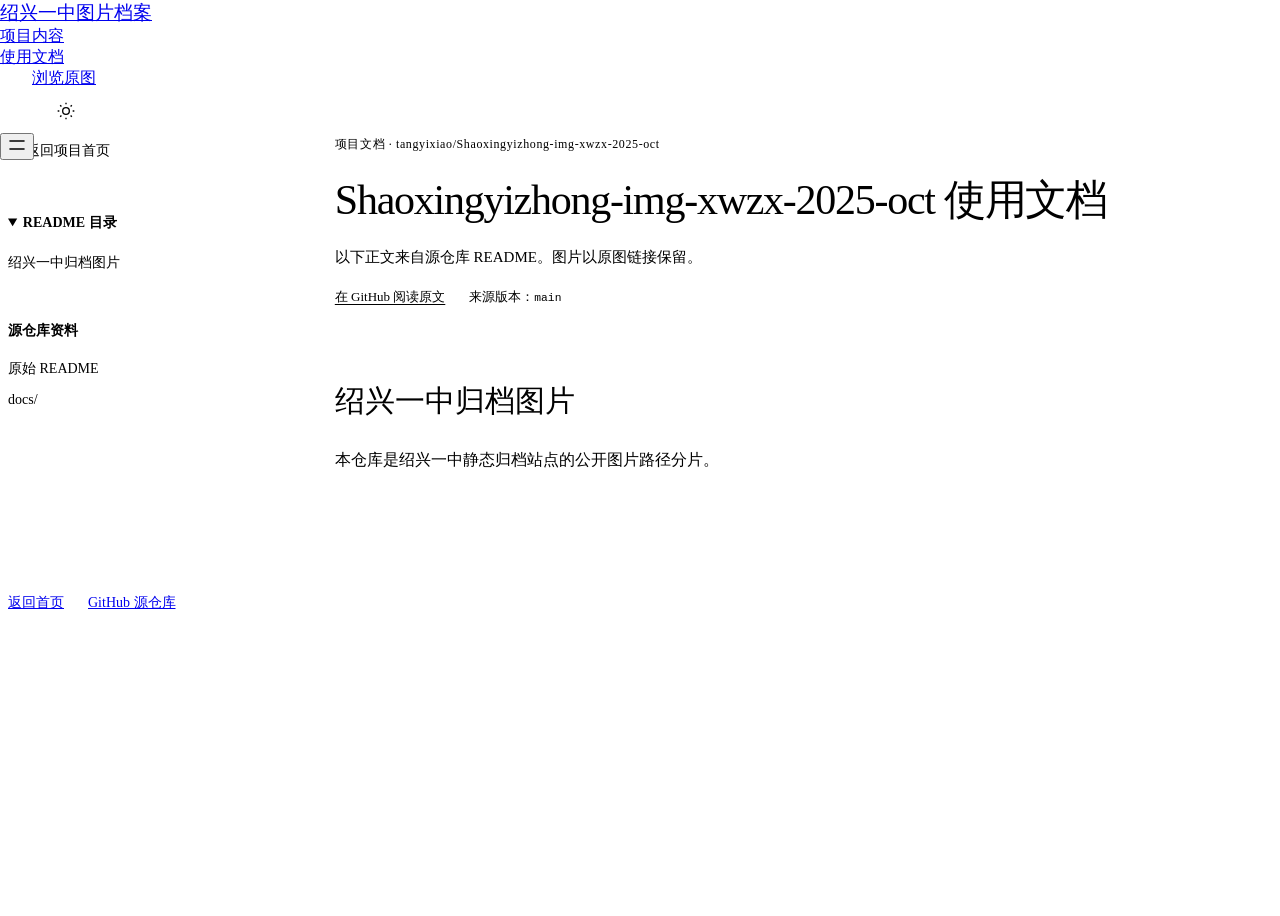
==== docs.html @ b42256da "docs(pages): add project introduction website" ====
<!doctype html>
<html lang="zh-CN" data-project="Shaoxingyizhong-img-xwzx-2025-oct" data-docs="true"><head>
<meta charset="utf-8"><meta name="viewport" content="width=device-width, initial-scale=1">
<title>Shaoxingyizhong-img-xwzx-2025-oct · 使用文档</title><link rel="stylesheet" href="assets/system.css"><link rel="stylesheet" href="assets/ui/cards.css"><link rel="stylesheet" href="assets/motion/motion.css"><link rel="stylesheet" href="assets/layout/layout.css"><link rel="stylesheet" href="assets/page.css"><!-- <html lang="en" data-radius="sharp">; keep this <style> after the links: layout.css resets --ly-scale -->
<style>
:root {
  --p-bg: #ffffff; --p-surface: #f0f0ed; --p-ink: #20201e; --p-muted: #595953;
  --p-accent: #8c3028; --p-accent-ink: #ffffff; --p-action: #8c3028; --p-action-ink: #ffffff;
  --p-inv-bg: #20201e; --p-inv-surface: #2d2d2b; --p-inv-ink: #ffffff; --p-inv-muted: #a2a2a1;
  --p-inv-accent: #ffffff; --p-inv-accent-ink: #20201e; --p-inv-action: #ffffff; --p-inv-action-ink: #20201e;
  --font-display: "Newsreader", Georgia, serif;
  --font-text: "Hanken Grotesk", system-ui, sans-serif;
  --display-weight: 400;
  --display-tracking: -0.018em;
  --display-tracking-xl: -0.025em;
  --ly-scale: 1.06;
}
</style><style>html[data-theme="light"]{--p-bg:#ffffff;--p-surface:#f0f0ed;--p-ink:#20201e;--p-muted:#595953;--p-accent:#8c3028;--p-accent-ink:#ffffff;--p-action:#8c3028;--p-action-ink:#ffffff;color-scheme:light}html[data-theme="dark"]{--p-bg:#131517;--p-surface:#202427;--p-ink:#f0f1f2;--p-muted:#b5bbc1;--p-accent:#e7a297;--p-accent-ink:#131517;--p-action:#e7a297;--p-action-ink:#131517;color-scheme:dark}</style><script src="assets/theme.js"></script><style>.photo-pair img{object-fit:contain}.photo-pair a{background:var(--surface)}@media(min-width:640px){.photo-pair{height:min(660px,calc(100svh - 360px));max-height:none}}</style><link rel="icon" href="favicon.svg" type="image/svg+xml">
<link rel="stylesheet" href="assets/docs.css"></head><body class="docs-page">
<header class="nav"><div class="wrap nav__bar"><a class="skip-link" href="#docs-content">跳到正文</a><a class="nav__logo" href="index.html#top">绍兴一中图片档案</a><nav class="nav__links" aria-label="章节导航"><div class="nav__item"><a class="nav__link" href="index.html#work">项目内容</a></div><div class="nav__item"><a class="nav__link" href="docs.html">使用文档</a></div></nav><div class="nav__actions"><a class="btn btn--primary" href="https://github.com/tangyixiao/Shaoxingyizhong-img-xwzx-2025-oct">浏览原图</a><button class="theme-toggle" type="button" data-theme-toggle aria-label="切换深浅色" aria-pressed="false"><svg width="20" height="20" viewBox="0 0 24 24" fill="none" stroke="currentColor" stroke-width="1.6" aria-hidden="true"><circle cx="12" cy="12" r="4"/><path d="M12 2v2m0 16v2M2 12h2m16 0h2M5 5l1.5 1.5m11 11L19 19M5 19l1.5-1.5m11-11L19 5"/></svg></button></div><button class="nav__toggle" type="button" aria-expanded="false" aria-label="菜单"><svg width="18" height="18" viewBox="0 0 18 18" aria-hidden="true"><path d="M2 5h14M2 13h14" stroke="currentColor" stroke-width="1.6" stroke-linecap="round"/></svg></button></div></header>
<main class="docs-shell wrap" id="top">
<aside class="docs-sidebar" aria-label="文档导航">
<a class="docs-home" href="index.html">← 返回项目首页</a>
<details class="docs-toc" open><summary>README 目录</summary><nav aria-label="README 目录"><ol><li class="docs-level-1"><a href="#绍兴一中归档图片">绍兴一中归档图片</a></li></ol></nav></details>
<div class="docs-resources"><p>源仓库资料</p><ul><li><a href="https://github.com/tangyixiao/Shaoxingyizhong-img-xwzx-2025-oct/blob/main/README.md">原始 README</a></li><li><a href="https://github.com/tangyixiao/Shaoxingyizhong-img-xwzx-2025-oct/tree/main/docs">docs/</a></li></ul></div>
</aside>
<div class="docs-main"><header class="docs-heading"><p class="docs-eyebrow">项目文档 · tangyixiao/Shaoxingyizhong-img-xwzx-2025-oct</p>
<h1>Shaoxingyizhong-img-xwzx-2025-oct 使用文档</h1><p>以下正文来自源仓库 README。图片以原图链接保留。</p>
<div class="docs-source"><a href="https://github.com/tangyixiao/Shaoxingyizhong-img-xwzx-2025-oct/blob/main/README.md">在 GitHub 阅读原文</a><span>来源版本：<code>main</code></span></div></header>
<article class="docs-markdown" id="docs-content" tabindex="-1"><h1 id="绍兴一中归档图片">绍兴一中归档图片</h1>
<p>本仓库是绍兴一中静态归档站点的公开图片路径分片。</p>
</article>
</div></main><footer class="docs-footer wrap"><a href="index.html">返回首页</a><a href="https://github.com/tangyixiao/Shaoxingyizhong-img-xwzx-2025-oct">GitHub 源仓库</a></footer>
<script type="module" src="assets/system.js"></script></body></html>
---- assets/page.css ----
/* Page composition over the unmodified taste system. Source excerpts and photographs are the work. */
:root{--font-text:"Geist","PingFang SC","Microsoft YaHei",sans-serif;--font-display:"Geist","PingFang SC","Microsoft YaHei",sans-serif}
h1,h2,h3{font-weight:500;text-wrap:balance}h1{max-width:16ch}p{line-height:1.75}.nav__logo{font-size:19px;max-width:45%;overflow-wrap:anywhere}.nav__links{margin-left:auto}.nav__actions{margin-left:32px}.project-fact{margin-top:32px;font-size:14px;color:var(--muted)}
.hero__text{min-width:0}.hero__lead{max-width:40ch}.hero__media.material-media{background:none;border:0;box-shadow:none}.hero__media.material-media> *{width:100%;height:100%;display:block}.material-media .source-preview{height:100%;min-height:480px}.project-picture{display:block;overflow:hidden;width:100%;height:100%;background:var(--surface)}.project-picture img{width:100%;height:100%;object-fit:cover;display:block}.picture--contain img{object-fit:contain}.picture--contain{background:var(--surface)}
.material-stage{overflow:hidden;min-height:0}.material-stage>.project-picture{border-radius:0;background:transparent}.material-stage .picture--contain img{object-fit:contain}.source-preview{display:flex;flex-direction:column;border:1px solid var(--line);background:var(--surface);overflow:hidden;border-radius:var(--r-lg);color:var(--ink)}.source-path{font:500 14px/1.5 var(--font-mono);padding:20px 24px;border-bottom:1px solid var(--line);overflow-wrap:anywhere}.source-preview pre{margin:0;padding:28px 24px;overflow:auto;white-space:pre-wrap;overflow-wrap:anywhere;min-height:0;font:400 15px/1.85 var(--font-mono);color:var(--ink)}
.project-fact:empty{display:none}.statement-source{margin-top:48px;height:320px}.statement-source .source-preview{height:100%}.hero--statement h1{max-width:18ch}.hero--statement .hero__lead{max-width:62ch}.hero--statement .hero__in{max-width:none}
.hero__head{display:grid;grid-template-columns:minmax(0,7fr) minmax(0,4fr);gap:72px}.hero--product h1{font-size:clamp(42px,5vw,72px);max-width:18ch;letter-spacing:-.035em;line-height:1.1}.hero--product .hero__lead{margin-top:0}.hero--product .material-stage{height:100%;min-height:260px;margin-top:32px}.product-intro{align-self:start}.product-intro .project-fact{margin-top:24px}
.work-grid{display:grid;grid-template-columns:minmax(0,5fr) minmax(0,6fr);gap:calc(100% / 12 + 24px)}.feature-rows{margin:0;padding:0;list-style:none}.feature-rows li{padding:24px 0;border-bottom:1px solid var(--line)}.feature-rows li:first-child{padding-top:0}.feature-rows h3{font-size:24px;line-height:1.4;margin:0 0 12px}.feature-rows p{margin:0;font-size:16px;line-height:1.75}.work-material{min-width:0;min-height:400px}.usage-block{height:100%;background:var(--surface);padding:32px;border:1px solid var(--line);border-radius:var(--r-lg);display:flex;flex-direction:column;gap:24px;justify-content:center}.usage-block>p{font-size:20px;margin:0}.usage-block pre{font:400 16px/1.8 var(--font-mono);margin:0;white-space:pre-wrap;overflow-wrap:anywhere}.usage-block .link{align-self:flex-start}.supporting-pictures{display:grid;grid-template-columns:1fr;gap:24px;height:100%;max-height:480px}.supporting-pictures>.project-picture{min-height:0;max-height:228px}.supporting-pictures>.project-picture:only-child{max-height:480px}
.photo-pair{display:grid;grid-template-columns:1fr 1fr;gap:24px;height:calc(100% - 140px);min-height:300px;max-height:520px}.photo-pair a{display:block;overflow:hidden}.photo-pair img{width:100%;height:100%;object-fit:cover;display:block}.flag-field{display:grid;grid-template-columns:repeat(4,1fr);gap:48px;align-items:center;justify-items:center;width:100%;height:100%}.flag-field a{display:block;width:100%;overflow:hidden}.flag-field img{display:block;width:100%;height:auto;max-height:320px;object-fit:contain;image-rendering:auto}
.closing-head{display:grid;grid-template-columns:1fr auto;gap:24px 72px;align-content:start}.closing-head h2{grid-column:1;font-size:clamp(30px,3.4vw,48px);margin:0}.closing-head>p{grid-column:1;max-width:68ch;margin:0;font-size:17px}.closing-head>.btn{grid-column:2;grid-row:1/3;align-self:start}.closing-directory{display:flex;flex-direction:column;justify-content:flex-end;min-height:0}.footer.closing>.wrap{display:grid;grid-template-rows:1fr 1fr;gap:48px}.footer__grid{display:grid;grid-template-columns:1fr 1fr;gap:48px}.footer-name{font-size:32px;line-height:1.3;font-weight:500;margin:0 0 16px}.footer__grid p{font-size:16px}.resource-links{display:grid;grid-template-columns:1fr 1fr;gap:18px 32px;align-content:start}.resource-links .link{font-size:16px;overflow-wrap:anywhere;justify-self:start}.footer__legal{display:flex;align-items:baseline;flex-wrap:wrap;gap:24px;font-size:13px;border-top:1px solid var(--line);margin-top:48px;padding-top:24px}.credits summary{cursor:pointer}.credits ul{padding-left:16px}.credits a{overflow-wrap:anywhere}
html[data-project="OJ-NEXUS"] .source-preview,html[data-project="OJ-NEXUS"] .usage-block{border-radius:4px}html[data-project="OJ-NEXUS"] *{animation:none!important}
@media(min-width:640px) and (max-width:1023px){.work-grid{grid-template-columns:1fr;gap:32px}.feature-rows{display:grid;grid-template-columns:repeat(3,1fr);gap:24px}.feature-rows li{padding:0;border:0}.feature-rows h3{font-size:20px}.work-material{min-height:260px;height:300px}.hero__head{gap:32px}.material-media .source-preview{min-height:240px}.photo-pair{height:440px}.statement-source{height:300px}}
@media(max-width:639px){.nav__logo{font-size:16px;max-width:48%}.nav__actions{margin-left:auto}.nav__actions .btn{padding-inline:16px;font-size:14px}.hero--split h1,.hero--statement h1,.hero--product h1{font-size:clamp(30px,9vw,38px);line-height:1.15;max-width:18ch}.hero__lead{font-size:18px;line-height:1.65}.project-fact{margin-top:16px;font-size:13px}.hero__media.material-media{height:auto;min-height:0;flex:1}.material-media .source-preview{min-height:0;height:100%}.source-path{padding:12px 16px;font-size:13px}.source-preview pre{padding:16px;font-size:13px;line-height:1.7}.hero__head{display:block}.hero--product .hero__lead{margin-top:20px}.hero--product .material-stage{min-height:180px;margin-top:24px;flex:1}.hero--product .hero__in{display:flex;flex-direction:column}.hero--product .product-intro .project-fact{margin-top:16px}.work-grid{grid-template-columns:1fr;gap:32px}.feature-rows{display:block}.feature-rows li{padding:16px 0}.feature-rows h3{font-size:20px;margin-bottom:8px}.feature-rows p{font-size:16px}.work-material{min-height:220px;height:260px}.usage-block{padding:24px;gap:16px}.usage-block pre{font-size:14px}.photo-pair{grid-template-columns:1fr;gap:16px;height:calc(100% - 130px);max-height:none;min-height:0}.photo-pair a{min-height:180px}.flag-field{grid-template-columns:repeat(2,1fr);gap:24px}.flag-field img{max-height:140px}.statement-source{height:220px;margin-top:24px}.closing-head{display:flex;flex-direction:column;gap:24px}.closing-head>p{font-size:16px}.closing-head>.btn{align-self:stretch}.footer.closing>.wrap{grid-template-rows:auto 1fr;gap:48px}.footer__grid{grid-template-columns:1fr;gap:24px}.footer-name{font-size:28px}.resource-links{gap:16px}.footer__legal{margin-top:32px;gap:16px}.supporting-pictures{max-height:260px;grid-template-columns:1fr 1fr;gap:12px}.supporting-pictures>.project-picture{max-height:none}.photo-pair img{object-fit:cover}#work:has(.work-grid){--hm:2}#use{--hm:2}}
.skip-link{position:absolute;left:-10000px;top:auto;width:1px;height:1px;overflow:hidden}.skip-link:focus{left:var(--gutter);top:8px;width:auto;height:auto;background:var(--bg);padding:16px;z-index:20}.hero__head>:first-child{grid-column:1}.hero__head>.product-intro{grid-column:2}.hero--product .hero__stage.material-stage{border-radius:0}
@media(min-width:640px) and (max-width:1023px){.work-material{height:42vh;min-height:320px}.supporting-pictures{max-height:none}.supporting-pictures>.project-picture:only-child{max-height:none}.supporting-pictures>.project-picture{max-height:none;flex:1}.supporting-pictures{grid-template-rows:1fr 1fr}}
@media(max-width:639px){#work:has(.work-grid),#use{--hm:1}.nav__logo{max-width:53%;font-size:15px}.nav__actions{margin-left:auto}.nav__actions .btn{padding-inline:12px}.hero--product .hero__stage.material-stage{aspect-ratio:auto;flex:1}.hero__head>:first-child,.hero__head>.product-intro{grid-column:auto}}
.theme-toggle{height:44px;width:44px;display:grid;place-items:center;flex:0 0 44px;cursor:pointer;color:var(--ink);background:transparent;border:1px solid var(--line);border-radius:var(--r-btn);margin-left:12px;transition:background 180ms,transform 180ms}.theme-toggle:hover{background:var(--surface)}.theme-toggle:active{transform:translateY(1px)}.theme-toggle:focus-visible{outline:2px solid var(--accent);outline-offset:3px}
@media(min-width:1024px){.work-material{height:500px;min-height:500px}.work-material>.source-preview{height:100%}.hero--split h1{font-size:clamp(38px,4.5vw,64px)}}
@media(max-width:639px){.nav__logo{max-width:42%;font-size:14px}.nav__actions{margin-left:auto}.nav__toggle{margin-left:8px}.theme-toggle{margin-left:8px;width:36px;flex-basis:36px;height:40px}.nav__actions .btn{font-size:13px;padding-inline:10px}.nav__logo{line-height:1.3}.hero--product h1{font-size:32px}.source-path{line-height:1.6}}
@media(min-width:1024px){.hero__head{grid-template-columns:repeat(12,minmax(0,1fr));gap:24px;align-items:start}.hero__head>:first-child{grid-column:1/span 6}.hero__head>.product-intro{grid-column:7/span 6}.hero--product h1,.hero--split h1{font-size:60px}.work-grid{grid-template-columns:repeat(12,minmax(0,1fr));gap:24px}.feature-rows{grid-column:1/span 6;padding-right:48px}.work-material{grid-column:7/span 6}.work-grid .source-preview{height:100%}}
@media(min-width:640px) and (max-width:1023px){.hero__head{display:block}.product-intro{margin-top:24px}.product-intro .hero__lead{max-width:60ch}.hero--product h1{max-width:none}.hero__head .project-fact{margin-top:16px}.hero--product .hero__stage.material-stage{margin-top:24px}}
@media(max-width:639px){.work-material{height:236px;min-height:236px}.feature-rows h3{font-size:19px}.feature-rows li{padding:14px 0}.feature-rows p{line-height:1.65}}
@media(min-width:1024px){.work-material{height:min(500px,calc(100svh - 300px));min-height:0}.hero--product h1{font-size:clamp(40px,4.16vw,60px)}}
.work-material>.source-preview{height:100%}.source-preview pre{flex:1}.usage-block{justify-content:space-between}.supporting-pictures:has(>:only-child){grid-template-rows:1fr}
/* Real quoted source can contain arrays, Markdown brackets and the word placeholder.
   Keep kit diagnostics intact, but do not outline authentic source as unfinished page copy. */
.source-preview code[data-placeholder],.usage-block code[data-placeholder],.docs-markdown [data-placeholder]{outline:none}
.hero--product .hero__stage.material-stage{background:none}
.nav:not(.is-open) .nav__actions>.theme-toggle{display:grid}
@media(max-width:639px){.nav__logo{white-space:normal;max-width:40%;font-size:13px;line-height:1.35;min-width:0}.nav__bar{gap:8px}.nav__actions{gap:8px}.nav .nav__actions>.theme-toggle{margin-left:0}}
---- assets/docs.css ----
/* Long-form README layout. Shared palette and theme controls stay authoritative. */
html[data-docs]{scroll-padding-top:110px}
.docs-page{min-height:100vh;color:var(--ink);background:var(--bg)}
.docs-page>.nav{position:fixed;inset:0 0 auto;z-index:50;background:var(--bg);border-bottom:1px solid var(--line)}
.docs-page .nav__bar{min-height:76px}
.docs-page .nav__logo{max-width:48%}
.docs-page .docs-shell{display:grid;grid-template-columns:minmax(210px,250px) minmax(0,1fr);gap:clamp(36px,6vw,96px);padding-top:126px;padding-bottom:96px;align-items:start;min-height:0;height:auto}
.docs-sidebar{position:sticky;top:108px;min-width:0;max-height:calc(100vh - 132px);overflow:auto;scrollbar-width:thin;padding-right:12px;font-size:14px}
.docs-home{display:inline-block;font-size:14px;font-weight:500;color:var(--ink);text-decoration:none;padding-block:8px}
.docs-home:hover{color:var(--accent)}
.docs-toc{margin-top:24px;border-top:1px solid var(--line);padding-top:20px}
.docs-toc summary{font-weight:600;cursor:pointer;line-height:1.5}
.docs-toc ol,.docs-resources ul{list-style:none;padding:0;margin:16px 0 0}
.docs-toc li{margin:0 0 8px;line-height:1.5;overflow-wrap:anywhere}
.docs-toc .docs-level-2{padding-left:10px}.docs-toc .docs-level-3{padding-left:22px}
.docs-toc a,.docs-resources a{color:var(--muted);text-decoration:none;display:inline-block;padding-block:3px}
.docs-toc a:hover,.docs-resources a:hover{color:var(--ink);text-decoration:underline;text-underline-offset:4px}
.docs-resources{border-top:1px solid var(--line);margin-top:24px;padding-top:20px}
.docs-resources>p{margin:0;font-weight:600;line-height:1.5}.docs-resources li{margin-bottom:8px;overflow-wrap:anywhere}
.docs-main{min-width:0;max-width:900px}
.docs-heading{padding-bottom:32px;margin-bottom:40px;border-bottom:1px solid var(--line)}
.docs-eyebrow{font-size:12px;letter-spacing:.05em;color:var(--muted);overflow-wrap:anywhere;margin:0 0 20px}
.docs-heading h1{font-size:clamp(28px,3.4vw,42px);line-height:1.2;letter-spacing:-.03em;max-width:none;margin:0 0 20px;overflow-wrap:anywhere}
.docs-heading>p:not(.docs-eyebrow){font-size:15px;color:var(--muted);line-height:1.7;margin:0 0 16px}
.docs-source{display:flex;gap:12px 24px;flex-wrap:wrap;font-size:13px;line-height:1.6;color:var(--muted)}
.docs-source a,.docs-markdown a{color:var(--accent);text-decoration:underline;text-underline-offset:3px;overflow-wrap:anywhere}
.docs-markdown{font-size:16px;line-height:1.85;overflow-wrap:anywhere;min-width:0}
.docs-markdown>:first-child{margin-top:0}.docs-markdown>:last-child{margin-bottom:0}
.docs-markdown h1,.docs-markdown h2,.docs-markdown h3,.docs-markdown h4,.docs-markdown h5,.docs-markdown h6{max-width:none;scroll-margin-top:110px;line-height:1.4;text-wrap:initial}
.docs-markdown h1{font-size:30px;margin:48px 0 24px}.docs-markdown h2{font-size:25px;margin:48px 0 20px;padding-bottom:12px;border-bottom:1px solid var(--line)}
.docs-markdown h3{font-size:20px;margin:36px 0 16px}.docs-markdown h4,.docs-markdown h5,.docs-markdown h6{font-size:17px;margin:28px 0 14px}
.docs-markdown p,.docs-markdown ul,.docs-markdown ol,.docs-markdown blockquote,.docs-markdown pre,.docs-markdown table{margin:0 0 22px}
.docs-markdown ul,.docs-markdown ol{padding-left:1.7em}.docs-markdown li{margin-bottom:6px}.docs-markdown li>p{margin-bottom:10px}
.docs-markdown strong{font-weight:650}.docs-markdown hr{border:0;border-top:1px solid var(--line);margin:36px 0}
.docs-markdown blockquote{border-left:3px solid var(--line);padding:4px 0 4px 20px;color:var(--muted)}.docs-markdown blockquote>:last-child{margin-bottom:0}
.docs-markdown pre{background:var(--surface);border:1px solid var(--line);padding:20px 24px;max-width:100%;overflow:auto;border-radius:4px;white-space:pre;tab-size:4}
.docs-markdown code,.docs-source code{font-family:var(--font-mono,ui-monospace,Consolas,monospace);font-size:.87em}
.docs-markdown :not(pre)>code{background:var(--surface);padding:.12em .35em;border-radius:3px;box-decoration-break:clone}
.docs-markdown pre code{font-size:13px;line-height:1.8;white-space:pre;overflow-wrap:normal;color:var(--ink)}
.docs-markdown table{display:block;max-width:100%;overflow-x:auto;border-collapse:collapse;font-size:14px;line-height:1.65}
.docs-markdown th,.docs-markdown td{padding:12px 16px;border:1px solid var(--line);text-align:left;min-width:100px}
.docs-markdown th{font-weight:600;background:var(--surface)}.docs-markdown .docs-image-link{font-size:14px}
.docs-page .footer.closing,.docs-page .footer.closing>.wrap{height:auto;min-height:0;max-height:none;display:block}
.docs-page .footer.closing{padding-top:56px;padding-bottom:32px}.docs-page .closing-head{margin-bottom:48px}
.docs-footer{display:flex;gap:24px;padding-top:24px;padding-bottom:32px;border-top:1px solid var(--line);font-size:14px}
.docs-page :focus-visible{outline:2px solid var(--accent);outline-offset:4px}
@media(max-width:1023px){.docs-page .docs-shell{grid-template-columns:minmax(180px,210px) minmax(0,1fr);gap:32px}.docs-markdown{font-size:15px}}
@media(max-width:767px){.docs-page .nav__bar{min-height:68px}.docs-page .docs-shell{display:block;padding-top:100px;padding-bottom:56px}.docs-sidebar{position:static;max-height:none;overflow:visible;padding:0;margin-bottom:36px}.docs-toc{margin-top:16px;padding-top:16px}.docs-toc nav{max-height:260px;overflow:auto;padding-right:8px}.docs-resources{margin-top:16px;padding-top:16px}.docs-resources ul{display:flex;flex-wrap:wrap;gap:4px 20px;margin-top:8px}.docs-resources li{margin:0}.docs-heading{margin-bottom:28px;padding-bottom:24px}.docs-heading h1{font-size:29px}.docs-markdown h1{font-size:25px}.docs-markdown h2{font-size:22px;margin-top:36px}.docs-markdown h3{font-size:19px}.docs-markdown pre{padding:16px}.docs-markdown th,.docs-markdown td{padding:10px 12px}.docs-source{gap:8px 16px}}
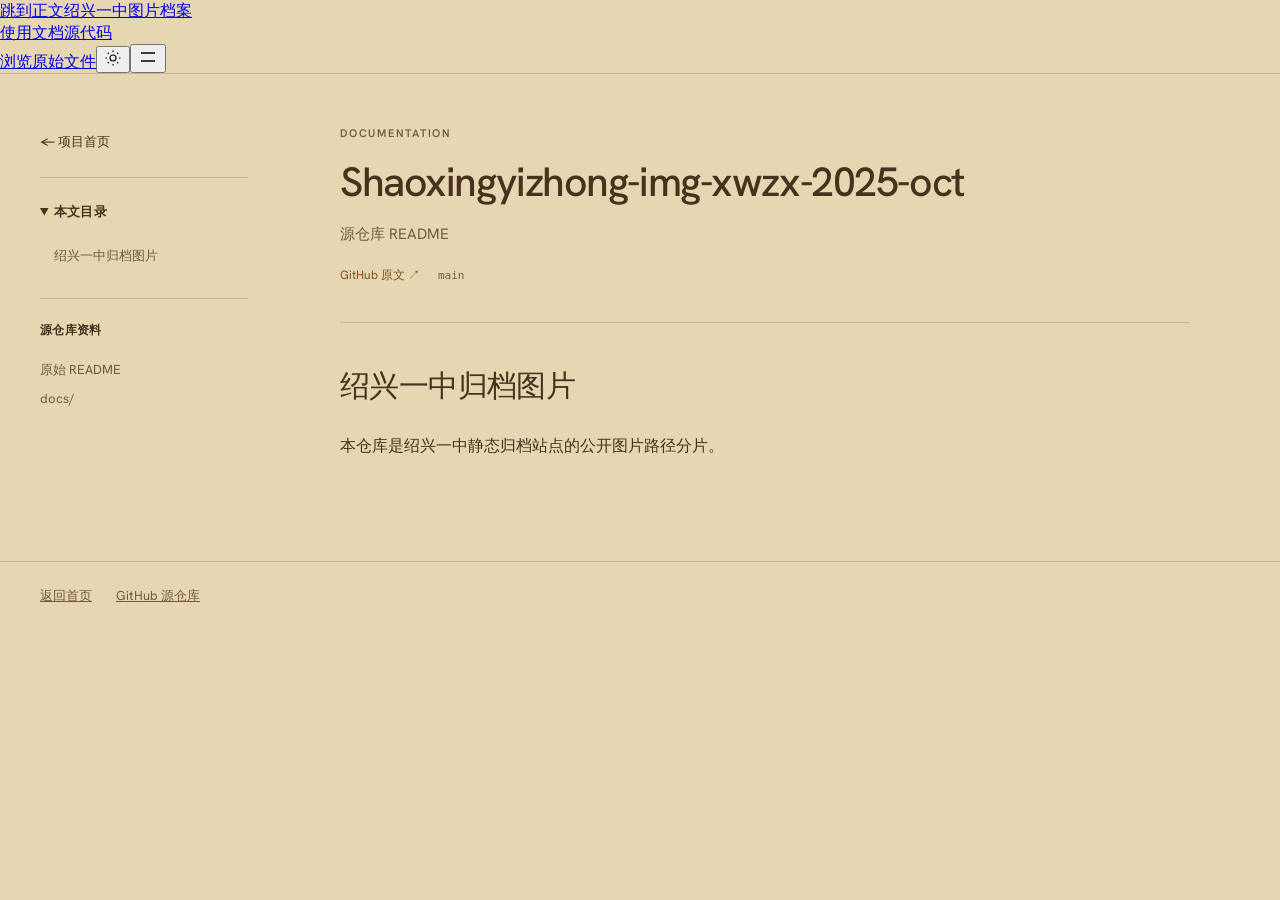
==== commit 62f95f01: "docs(pages): polish source and mobile presentation" ====
--- a/docs.html
+++ b/docs.html
@@ -1,34 +1,13 @@
-<!doctype html>
-<html lang="zh-CN" data-project="Shaoxingyizhong-img-xwzx-2025-oct" data-docs="true"><head>
-<meta charset="utf-8"><meta name="viewport" content="width=device-width, initial-scale=1">
-<title>Shaoxingyizhong-img-xwzx-2025-oct · 使用文档</title><link rel="stylesheet" href="assets/system.css"><link rel="stylesheet" href="assets/ui/cards.css"><link rel="stylesheet" href="assets/motion/motion.css"><link rel="stylesheet" href="assets/layout/layout.css"><link rel="stylesheet" href="assets/page.css"><!-- <html lang="en" data-radius="sharp">; keep this <style> after the links: layout.css resets --ly-scale -->
-<style>
-:root {
-  --p-bg: #ffffff; --p-surface: #f0f0ed; --p-ink: #20201e; --p-muted: #595953;
-  --p-accent: #8c3028; --p-accent-ink: #ffffff; --p-action: #8c3028; --p-action-ink: #ffffff;
-  --p-inv-bg: #20201e; --p-inv-surface: #2d2d2b; --p-inv-ink: #ffffff; --p-inv-muted: #a2a2a1;
-  --p-inv-accent: #ffffff; --p-inv-accent-ink: #20201e; --p-inv-action: #ffffff; --p-inv-action-ink: #20201e;
-  --font-display: "Newsreader", Georgia, serif;
-  --font-text: "Hanken Grotesk", system-ui, sans-serif;
-  --display-weight: 400;
-  --display-tracking: -0.018em;
-  --display-tracking-xl: -0.025em;
-  --ly-scale: 1.06;
-}
-</style><style>html[data-theme="light"]{--p-bg:#ffffff;--p-surface:#f0f0ed;--p-ink:#20201e;--p-muted:#595953;--p-accent:#8c3028;--p-accent-ink:#ffffff;--p-action:#8c3028;--p-action-ink:#ffffff;color-scheme:light}html[data-theme="dark"]{--p-bg:#131517;--p-surface:#202427;--p-ink:#f0f1f2;--p-muted:#b5bbc1;--p-accent:#e7a297;--p-accent-ink:#131517;--p-action:#e7a297;--p-action-ink:#131517;color-scheme:dark}</style><script src="assets/theme.js"></script><style>.photo-pair img{object-fit:contain}.photo-pair a{background:var(--surface)}@media(min-width:640px){.photo-pair{height:min(660px,calc(100svh - 360px));max-height:none}}</style><link rel="icon" href="favicon.svg" type="image/svg+xml">
-<link rel="stylesheet" href="assets/docs.css"></head><body class="docs-page">
-<header class="nav"><div class="wrap nav__bar"><a class="skip-link" href="#docs-content">跳到正文</a><a class="nav__logo" href="index.html#top">绍兴一中图片档案</a><nav class="nav__links" aria-label="章节导航"><div class="nav__item"><a class="nav__link" href="index.html#work">项目内容</a></div><div class="nav__item"><a class="nav__link" href="docs.html">使用文档</a></div></nav><div class="nav__actions"><a class="btn btn--primary" href="https://github.com/tangyixiao/Shaoxingyizhong-img-xwzx-2025-oct">浏览原图</a><button class="theme-toggle" type="button" data-theme-toggle aria-label="切换深浅色" aria-pressed="false"><svg width="20" height="20" viewBox="0 0 24 24" fill="none" stroke="currentColor" stroke-width="1.6" aria-hidden="true"><circle cx="12" cy="12" r="4"/><path d="M12 2v2m0 16v2M2 12h2m16 0h2M5 5l1.5 1.5m11 11L19 19M5 19l1.5-1.5m11-11L19 5"/></svg></button></div><button class="nav__toggle" type="button" aria-expanded="false" aria-label="菜单"><svg width="18" height="18" viewBox="0 0 18 18" aria-hidden="true"><path d="M2 5h14M2 13h14" stroke="currentColor" stroke-width="1.6" stroke-linecap="round"/></svg></button></div></header>
-<main class="docs-shell wrap" id="top">
-<aside class="docs-sidebar" aria-label="文档导航">
-<a class="docs-home" href="index.html">← 返回项目首页</a>
-<details class="docs-toc" open><summary>README 目录</summary><nav aria-label="README 目录"><ol><li class="docs-level-1"><a href="#绍兴一中归档图片">绍兴一中归档图片</a></li></ol></nav></details>
-<div class="docs-resources"><p>源仓库资料</p><ul><li><a href="https://github.com/tangyixiao/Shaoxingyizhong-img-xwzx-2025-oct/blob/main/README.md">原始 README</a></li><li><a href="https://github.com/tangyixiao/Shaoxingyizhong-img-xwzx-2025-oct/tree/main/docs">docs/</a></li></ul></div>
-</aside>
-<div class="docs-main"><header class="docs-heading"><p class="docs-eyebrow">项目文档 · tangyixiao/Shaoxingyizhong-img-xwzx-2025-oct</p>
-<h1>Shaoxingyizhong-img-xwzx-2025-oct 使用文档</h1><p>以下正文来自源仓库 README。图片以原图链接保留。</p>
-<div class="docs-source"><a href="https://github.com/tangyixiao/Shaoxingyizhong-img-xwzx-2025-oct/blob/main/README.md">在 GitHub 阅读原文</a><span>来源版本：<code>main</code></span></div></header>
-<article class="docs-markdown" id="docs-content" tabindex="-1"><h1 id="绍兴一中归档图片">绍兴一中归档图片</h1>
+<!doctype html><html lang="zh-CN" data-docs="v3" data-project="Shaoxingyizhong-img-xwzx-2025-oct"><head>
+<meta charset="utf-8"><meta name="viewport" content="width=device-width,initial-scale=1">
+<title>Shaoxingyizhong-img-xwzx-2025-oct · 文档</title><link rel="stylesheet" href="assets/fonts/fonts.css"><link rel="stylesheet" href="assets/fonts/display.css"><link rel="stylesheet" href="assets/site.css"><link rel="stylesheet" href="assets/docs-v3.css"><link rel="stylesheet" href="assets/polish.css"><style>:root{--font-body:"Hanken Grotesk","PingFang SC","Microsoft YaHei",sans-serif;--font-text:var(--font-body);--model-accent:var(--accent);--font-display:"Space Grotesk","Songti SC","SimSun",serif;--font-mono:"Geist Mono","SFMono-Regular",Consolas,monospace}html[data-theme="light"]{--bg:#E6D6B2;--surface:#FAF0D5;--ink:#48311D;--muted:#74593f;--accent:#84501f;--accent-ink:#FFFFFF;--line:color-mix(in srgb,#48311D 19%,transparent);color-scheme:light}html[data-theme="dark"]{--bg:#2B2114;--surface:#41311D;--ink:#FAEBCD;--muted:#c7ad83;--accent:#e7b65f;--accent-ink:#000000;--line:color-mix(in srgb,#FAEBCD 19%,transparent);color-scheme:dark}</style><script src="assets/theme.js"></script><link rel="stylesheet" href="assets/docs-v3.css"></head>
+<body class="docs-page"><header class="nav site-nav"><div class="wrap nav-inner"><a class="skip-link" href="#docs-content">跳到正文</a><a class="site-brand" href="index.html">绍兴一中图片档案</a><nav class="site-links" aria-label="项目导航"><a href="docs.html">使用文档</a><a href="https://github.com/tangyixiao/Shaoxingyizhong-img-xwzx-2025-oct">源代码</a></nav><div class="nav-controls"><a class="btn nav-cta" href="https://github.com/tangyixiao/Shaoxingyizhong-img-xwzx-2025-oct">浏览原始文件</a><button class="site-theme" type="button" data-theme-toggle aria-label="切换深浅色" aria-pressed="false"><svg width="18" height="18" viewBox="0 0 24 24" fill="none" stroke="currentColor" stroke-width="1.5" aria-hidden="true"><circle cx="12" cy="12" r="4"/><path d="M12 2v2m0 16v2M2 12h2m16 0h2M5 5l1.5 1.5m11 11L19 19M5 19l1.5-1.5m11-11L19 5"/></svg></button><button class="site-menu-toggle" data-menu-toggle type="button" aria-label="菜单" aria-expanded="false" aria-controls="site-drawer"><svg width="20" height="20" viewBox="0 0 20 20" fill="none" stroke="currentColor" stroke-width="1.4" aria-hidden="true"><path d="M3 6h14M3 14h14"/></svg></button></div></div><nav class="site-drawer" id="site-drawer" hidden><a href="index.html">项目首页</a><a href="docs.html">使用文档</a><a href="https://github.com/tangyixiao/Shaoxingyizhong-img-xwzx-2025-oct">查看源码</a><p class="drawer-note">绍兴一中图片档案</p></nav></header><div class="docs-shell" id="top">
+<aside class="docs-sidebar"><a class="docs-back" href="index.html">← 项目首页</a>
+<details class="docs-toc" open><summary>本文目录</summary><nav aria-label="文档目录"><ol><li class="docs-level-1"><a href="#绍兴一中归档图片">绍兴一中归档图片</a></li></ol></nav></details>
+<div class="docs-resources"><h2>源仓库资料</h2><ul><li><a href="https://github.com/tangyixiao/Shaoxingyizhong-img-xwzx-2025-oct/blob/main/README.md">原始 README</a></li><li><a href="https://github.com/tangyixiao/Shaoxingyizhong-img-xwzx-2025-oct/tree/main/docs">docs/</a></li></ul></div></aside>
+<main class="docs-main"><header class="docs-intro"><p class="docs-eyebrow">DOCUMENTATION</p>
+<h1>Shaoxingyizhong-img-xwzx-2025-oct</h1><p>源仓库 README</p><div class="docs-source"><a href="https://github.com/tangyixiao/Shaoxingyizhong-img-xwzx-2025-oct/blob/main/README.md">GitHub 原文 ↗</a><code>main</code></div></header>
+<article class="docs-markdown" id="docs-content" tabindex="-1"><h1 id="绍兴一中归档图片">绍兴一中归档图片<a class="docs-heading-anchor" href="#绍兴一中归档图片" aria-label="此标题的固定链接">#</a></h1>
 <p>本仓库是绍兴一中静态归档站点的公开图片路径分片。</p>
 </article>
-</div></main><footer class="docs-footer wrap"><a href="index.html">返回首页</a><a href="https://github.com/tangyixiao/Shaoxingyizhong-img-xwzx-2025-oct">GitHub 源仓库</a></footer>
-<script type="module" src="assets/system.js"></script></body></html>+</main></div><footer class="docs-footer"><a href="index.html">返回首页</a><a href="https://github.com/tangyixiao/Shaoxingyizhong-img-xwzx-2025-oct">GitHub 源仓库</a></footer><script src="assets/docs-v3.js" defer></script><script src="assets/site.js" defer></script></body></html>
--- a/assets/fonts/fonts.css
+++ b/assets/fonts/fonts.css
@@ -0,0 +1,49 @@
+@font-face {
+  font-family: 'Hanken Grotesk';
+  font-style: normal;
+  font-weight: 400;
+  font-display: swap;
+  src: url(cf4b8930b864b433.woff2) format('truetype');
+}
+@font-face {
+  font-family: 'Hanken Grotesk';
+  font-style: normal;
+  font-weight: 500;
+  font-display: swap;
+  src: url(bac34dd4b9537444.woff2) format('truetype');
+}
+@font-face {
+  font-family: 'Hanken Grotesk';
+  font-style: normal;
+  font-weight: 600;
+  font-display: swap;
+  src: url(0b905a4fc43ece05.woff2) format('truetype');
+}
+@font-face {
+  font-family: 'Newsreader';
+  font-style: normal;
+  font-weight: 400;
+  font-display: swap;
+  src: url(d6c65600eb0149bc.woff2) format('truetype');
+}
+@font-face {
+  font-family: 'Newsreader';
+  font-style: normal;
+  font-weight: 500;
+  font-display: swap;
+  src: url(3208926ba69d6886.woff2) format('truetype');
+}
+@font-face {
+  font-family: 'Newsreader';
+  font-style: normal;
+  font-weight: 600;
+  font-display: swap;
+  src: url(151ae355673a2936.woff2) format('truetype');
+}
+@font-face {
+  font-family: 'Newsreader';
+  font-style: normal;
+  font-weight: 700;
+  font-display: swap;
+  src: url(33e1f2853df3544d.woff2) format('truetype');
+}
--- a/assets/fonts/display.css
+++ b/assets/fonts/display.css
@@ -0,0 +1,14 @@
+@font-face {
+  font-family: 'Space Grotesk';
+  font-style: normal;
+  font-weight: 400;
+  font-display: swap;
+  src: url(0dfc29fde7d95ca6.woff2) format('truetype');
+}
+@font-face {
+  font-family: 'Space Grotesk';
+  font-style: normal;
+  font-weight: 600;
+  font-display: swap;
+  src: url(d03f1389be8c7cea.woff2) format('truetype');
+}
--- a/assets/docs-v3.css
+++ b/assets/docs-v3.css
@@ -0,0 +1,36 @@
+/* v3 documentation: restrained reading surface; page accent comes from its brand. */
+:root{--doc-bg:var(--bg,#fbfbfa);--doc-surface:var(--surface,#f1f2ef);--doc-ink:var(--ink,#242622);--doc-muted:var(--muted,#666b62);--doc-line:var(--line,#dedfd9);--doc-accent:var(--accent,#65513c);--code-bg:#f4f5f2;--code-ink:#252c32;--code-comment:#6b756b;--code-key:#8c2c9b;--code-string:#21683c;--code-number:#925e10;--code-name:#155b8a;--code-error:#ab3541;--doc-font:var(--font-text,Inter,"Segoe UI","PingFang SC","Microsoft YaHei",sans-serif);--doc-mono:var(--font-mono,"SFMono-Regular",Consolas,monospace)}
+html[data-theme=dark],html[data-color-mode=dark],html.dark{--doc-bg:var(--bg,#111310);--doc-surface:var(--surface,#1b1e19);--doc-ink:var(--ink,#e7eae2);--doc-muted:var(--muted,#a5ac9e);--doc-line:var(--line,#33392f);--doc-accent:var(--accent,#d3ba91);--code-bg:#181d20;--code-ink:#dfe6eb;--code-comment:#94a28e;--code-key:#c7a5ee;--code-string:#a2d4ad;--code-number:#e8ba7a;--code-name:#8bc9e8;--code-error:#f1a0a6;color-scheme:dark}
+@media(prefers-color-scheme:dark){html:not([data-theme=light]):not([data-theme=dark]):not([data-color-mode=light]){--doc-bg:var(--bg,#111310);--doc-surface:var(--surface,#1b1e19);--doc-ink:var(--ink,#e7eae2);--doc-muted:var(--muted,#a5ac9e);--doc-line:var(--line,#33392f);--doc-accent:var(--accent,#d3ba91);--code-bg:#181d20;--code-ink:#dfe6eb;--code-comment:#94a28e;--code-key:#c7a5ee;--code-string:#a2d4ad;--code-number:#e8ba7a;--code-name:#8bc9e8;--code-error:#f1a0a6}}
+html[data-docs=v3]{scroll-padding-top:108px}.docs-page{margin:0;min-height:100vh;color:var(--doc-ink);background:var(--doc-bg);font-family:var(--doc-font);-webkit-font-smoothing:antialiased}
+.docs-page>.nav,.docs-default-nav{position:fixed;inset:0 0 auto;z-index:50;background:var(--doc-bg);border-bottom:1px solid var(--doc-line)}
+.docs-default-nav{height:72px;display:flex;align-items:center;justify-content:space-between;padding:0 max(24px,calc((100vw - 1320px)/2));gap:24px}.docs-default-nav a{color:var(--doc-ink);text-decoration:none;font-size:14px}
+.docs-shell{max-width:1320px;margin:auto;padding:126px 40px 100px;display:grid;grid-template-columns:220px minmax(0,850px);gap:80px;align-items:start;min-height:0;height:auto}
+.docs-sidebar{position:sticky;top:106px;max-height:calc(100vh - 130px);overflow-y:auto;scrollbar-width:thin;font-size:13px;line-height:1.65;padding-right:12px}
+.docs-back{color:var(--doc-ink);text-decoration:none;display:inline-block;padding:5px 0 25px;font-weight:550}.docs-toc{border-top:1px solid var(--doc-line);padding-top:23px}.docs-toc summary{cursor:pointer;font-size:13px;font-weight:600;letter-spacing:.02em}
+.docs-toc ol,.docs-resources ul{list-style:none;padding:0;margin:18px 0 0}.docs-toc li{margin:3px 0}.docs-toc a{display:block;border-left:2px solid transparent;padding:4px 0 4px 12px;text-decoration:none;color:var(--doc-muted);overflow-wrap:anywhere}
+.docs-toc .docs-level-2 a{padding-left:22px}.docs-toc .docs-level-3 a{padding-left:32px}.docs-toc a:hover,.docs-toc a[aria-current=location]{color:var(--doc-accent);border-color:var(--doc-accent)}
+.docs-resources{margin-top:28px;border-top:1px solid var(--doc-line);padding-top:22px}.docs-resources h2{margin:0;font:600 12px/1.6 var(--doc-font);letter-spacing:.03em}.docs-resources li{margin:8px 0;overflow-wrap:anywhere}.docs-resources a{color:var(--doc-muted);text-decoration:none}.docs-resources a:hover{text-decoration:underline;color:var(--doc-accent)}
+.docs-main{min-width:0;width:100%}.docs-intro{padding-bottom:38px;margin-bottom:42px;border-bottom:1px solid var(--doc-line)}.docs-eyebrow{font-size:11px;letter-spacing:.16em;font-weight:600;color:var(--doc-muted);margin:0 0 18px}
+.docs-intro h1{font:500 clamp(30px,3.2vw,44px)/1.16 var(--doc-font);letter-spacing:-.035em;margin:0 0 16px;max-width:none;overflow-wrap:anywhere}.docs-intro>p:not(.docs-eyebrow){font-size:15px;line-height:1.7;color:var(--doc-muted);margin:0 0 20px}.docs-source{display:flex;gap:18px;align-items:center;flex-wrap:wrap;font-size:12px;color:var(--doc-muted)}.docs-source a{color:var(--doc-accent);text-decoration:none}.docs-source code{font-family:var(--doc-mono);font-size:11px}
+.docs-markdown{font:400 16px/1.85 var(--doc-font);overflow-wrap:anywhere;min-width:0}.docs-markdown>:first-child{margin-top:0}.docs-markdown>:last-child{margin-bottom:0}.docs-markdown p,.docs-markdown ul,.docs-markdown ol,.docs-markdown blockquote,.docs-markdown details{margin:0 0 24px}
+.docs-markdown h1,.docs-markdown h2,.docs-markdown h3,.docs-markdown h4,.docs-markdown h5,.docs-markdown h6{max-width:none;position:relative;scroll-margin-top:110px;line-height:1.4;text-wrap:initial;letter-spacing:-.02em;font-weight:550;color:var(--doc-ink)}
+.docs-markdown h1{font-size:30px;margin:48px 0 24px}.docs-markdown h2{font-size:25px;margin:52px 0 24px;padding-bottom:13px;border-bottom:1px solid var(--doc-line)}.docs-markdown h3{font-size:20px;margin:38px 0 18px}.docs-markdown h4,.docs-markdown h5,.docs-markdown h6{font-size:17px;margin:30px 0 16px}
+.docs-heading-anchor{margin-left:10px;font-size:.75em;opacity:0;text-decoration:none!important;color:var(--doc-muted)!important}.docs-markdown :is(h1,h2,h3,h4,h5,h6):hover .docs-heading-anchor,.docs-heading-anchor:focus-visible{opacity:1}
+.docs-markdown a{color:var(--doc-accent);text-decoration:underline;text-decoration-thickness:1px;text-underline-offset:3px}.docs-markdown strong{font-weight:650}.docs-markdown ul,.docs-markdown ol{padding-left:1.6em}.docs-markdown li{margin:7px 0}.docs-markdown li>p{margin:0 0 12px}.docs-markdown hr{border:0;border-top:1px solid var(--doc-line);margin:42px 0}
+.docs-markdown blockquote{margin-left:0;margin-right:0;border-left:3px solid var(--doc-line);padding:4px 0 4px 22px;color:var(--doc-muted)}.docs-markdown blockquote>:last-child{margin-bottom:0}.docs-markdown kbd{font:12px/1.7 var(--doc-mono);border:1px solid var(--doc-line);border-bottom-width:2px;border-radius:4px;padding:2px 6px;background:var(--doc-surface);color:var(--doc-ink)}
+.docs-markdown :not(pre)>code{font: .87em/1.7 var(--doc-mono);padding:.16em .36em;border-radius:4px;background:var(--doc-surface);color:var(--doc-ink);box-decoration-break:clone}.docs-markdown details{border:1px solid var(--doc-line);border-radius:6px;padding:14px 18px}.docs-markdown summary{cursor:pointer;font-weight:550}.docs-markdown details[open]>summary{margin-bottom:18px}
+.docs-markdown img.docs-image{display:block;max-width:100%;height:auto;margin:22px auto;border-radius:4px}.docs-markdown a:has(>img.docs-image){display:inline-block;max-width:100%}.docs-markdown a>img.docs-image{margin:0;vertical-align:middle}.docs-image-fallback{display:block;padding:16px 18px;margin-block:20px;border:1px solid var(--doc-line);font-size:13px}.docs-image-unavailable{color:var(--doc-muted);font-size:13px}.docs-align-center{text-align:center}.docs-align-right{text-align:right}
+.docs-table-wrap{max-width:100%;overflow:auto;margin:28px 0;scrollbar-width:thin;border:1px solid var(--doc-line);border-radius:5px}.docs-markdown table{border-collapse:collapse;width:100%;font-size:14px;line-height:1.65}.docs-markdown th,.docs-markdown td{padding:12px 16px;text-align:left;border-bottom:1px solid var(--doc-line);min-width:100px}.docs-markdown th{background:var(--doc-surface);font-weight:600;white-space:nowrap}.docs-markdown tr:last-child td{border-bottom:0}.docs-markdown>table{display:block;max-width:100%;overflow:auto}
+.docs-task-item{list-style:none;position:relative}.docs-task-box{width:15px;height:15px;margin:0 8px 0 -22px;vertical-align:-1px;accent-color:var(--doc-accent);opacity:1}
+.docs-markdown .docs-alert{--alert:#6b8497;background:color-mix(in srgb,var(--alert) 6%,var(--doc-bg));border:0;border-left:3px solid var(--alert);border-radius:0 5px 5px 0;padding:18px 22px;color:var(--doc-ink);margin:28px 0}.docs-alert-title{display:block;color:var(--alert);font-size:14px;margin-bottom:8px}.docs-alert-tip{--alert:#3c8a65!important}.docs-alert-important{--alert:#9973bc!important}.docs-alert-warning{--alert:#b38632!important}.docs-alert-caution{--alert:#bd6360!important}
+/* Code components work both in documents and in the landing page's source viewer. */
+.docs-code{background:var(--code-bg);color:var(--code-ink);border:1px solid var(--doc-line);border-radius:7px;margin:24px 0;overflow:hidden;min-width:0;max-width:100%;font-weight:400}
+.docs-code-toolbar{min-height:42px;display:flex;align-items:center;gap:14px;padding:8px 15px;border-bottom:1px solid var(--doc-line);font:11px/1.5 var(--doc-mono);color:var(--doc-muted)}.docs-code-language{font-weight:600;flex-shrink:0}.docs-code-file{min-width:0;overflow:hidden;text-overflow:ellipsis;white-space:nowrap}.docs-code-copy{margin-left:auto;border:1px solid var(--doc-line);background:transparent;color:var(--doc-muted);border-radius:4px;padding:4px 9px;font:11px/1.5 var(--doc-font);cursor:pointer;flex-shrink:0}.docs-code-copy:hover{background:var(--doc-surface);color:var(--doc-ink)}.docs-code-copy:disabled{cursor:default}.docs-code-copy[data-copy-state=success]{color:var(--code-string)}.docs-copy-status{position:absolute;clip-path:inset(50%);width:1px;height:1px;overflow:hidden;white-space:nowrap}
+.docs-code pre{margin:0!important;padding:20px 22px!important;background:transparent!important;border:0!important;max-width:100%;overflow:auto;white-space:pre!important;tab-size:4;scrollbar-width:thin}.docs-code pre code{font:13px/1.8 var(--doc-mono)!important;color:var(--code-ink);background:none!important;padding:0!important;white-space:pre!important;overflow-wrap:normal!important;word-break:normal!important;display:block}
+.highlight :is(.tok-c,.tok-c1,.tok-cm,.tok-cp,.tok-cs,.tok-ch){color:var(--code-comment)}.highlight :is(.tok-k,.tok-kc,.tok-kd,.tok-kn,.tok-kp,.tok-kr,.tok-kt,.tok-o,.tok-ow){color:var(--code-key)}.highlight :is(.tok-s,.tok-s1,.tok-s2,.tok-sa,.tok-sb,.tok-sc,.tok-sd,.tok-se,.tok-sh,.tok-si,.tok-sr,.tok-ss,.tok-dl){color:var(--code-string)}.highlight :is(.tok-m,.tok-mb,.tok-mf,.tok-mh,.tok-mi,.tok-mo,.tok-il){color:var(--code-number)}.highlight :is(.tok-nf,.tok-nc,.tok-nd,.tok-ne,.tok-nn,.tok-nt,.tok-na,.tok-nb,.tok-bp,.tok-fm){color:var(--code-name)}.highlight .tok-err{color:var(--code-error)}.highlight :is(.tok-gd,.tok-ge){color:var(--code-error)}.highlight .tok-gi{color:var(--code-string)}
+.docs-footer{max-width:1240px;margin:0 auto;padding:25px 40px 40px;border-top:1px solid var(--doc-line);display:flex;gap:24px;font-size:13px}.docs-footer a{color:var(--doc-muted)}.docs-page .footer.closing,.docs-page .footer.closing>.wrap{height:auto;min-height:0;max-height:none;display:block}.docs-page .footer.closing{padding-block:50px 30px}.docs-page .closing-head{margin-bottom:42px}
+.docs-page :focus-visible,.docs-code :focus-visible{outline:2px solid var(--doc-accent);outline-offset:4px}
+@media(max-width:1100px){.docs-shell{padding-inline:30px;grid-template-columns:190px minmax(0,1fr);gap:42px}}
+@media(max-width:767px){.docs-shell{display:block;padding:98px 22px 65px}.docs-sidebar{position:static;max-height:none;padding:0;overflow:visible;margin-bottom:34px}.docs-back{padding-bottom:18px}.docs-toc{padding-top:17px}.docs-toc nav{max-height:230px;overflow:auto}.docs-toc ol{margin-top:12px}.docs-resources{margin-top:17px;padding-top:16px}.docs-resources ul{display:flex;flex-wrap:wrap;gap:6px 20px;margin-top:10px}.docs-resources li{margin:0}.docs-intro{padding-bottom:28px;margin-bottom:30px}.docs-intro h1{font-size:30px}.docs-markdown{font-size:15px;line-height:1.85}.docs-markdown h1{font-size:26px}.docs-markdown h2{font-size:22px;margin-top:40px}.docs-markdown h3{font-size:19px}.docs-heading-anchor{opacity:.5}.docs-code pre{padding:16px!important}.docs-code pre code{font-size:12px!important}.docs-code-toolbar{padding:8px 12px}.docs-markdown th,.docs-markdown td{padding:10px 13px}.docs-markdown .docs-alert{padding:15px 17px}.docs-footer{padding-inline:22px}.docs-default-nav{height:65px;padding-inline:22px}}
+@media(prefers-reduced-motion:reduce){html[data-docs=v3]{scroll-behavior:auto}.docs-page *{animation:none!important;transition:none!important}}
--- a/assets/polish.css
+++ b/assets/polish.css
@@ -0,0 +1,6 @@
+/* Parent review: compact Chinese headline metrics and one clear 3D label. */
+.flash-aster .aster-h1{font-size:clamp(62px,7vw,90px)}.flash-aster .aster-h1 span{font-size:clamp(34px,4.2vw,59px);font-style:normal;line-height:1.22;letter-spacing:-.04em;margin-top:14px}.flash-aster .aster-stage__tag{position:static;display:block;margin-bottom:12px;font-size:10px;letter-spacing:.06em}.flash-aster .aster-stage__caption{display:none}.flash-aster .aster-stage{padding-top:20px}.flash-aster .aster-stage .project-3d{min-height:420px}.project-3d__concept-note{display:none}.harness-gauges,.wb-facts{list-style:none;padding-left:0}.real-product-image{display:block;overflow:hidden}.real-product-image img{width:100%;height:auto;object-fit:contain}.wb-media__frame .real-product-image+.real-product-image{margin-top:20px}.wb-media__frame img{max-height:420px}.harness-gauges p,.wb-facts p{margin:0;color:var(--f-ink-2);font-size:14px;line-height:1.65}.harness-gauges h3,.wb-facts h3{font-size:19px;margin-bottom:12px}.harness-instrument__note{display:none}
+@media(max-width:720px){.flash-aster .aster-h1{font-size:60px}.flash-aster .aster-h1 span{font-size:35px;line-height:1.2}.flash-aster .aster-stage .project-3d{min-height:360px}.flash-aster .aster-stage{padding:18px}.wb-media__frame img{max-height:330px}}
+.harness-instrument__label,.nexus-rig__tag{position:static;display:block;padding:12px 0;color:var(--f-ink-2);letter-spacing:.06em;font-size:11px}.nexus-rig__tag{padding:14px 16px 0}.nexus-rig__coord{display:none}.harness-gauges h3{font-size:16px}.harness-gauges p{font-size:13px}.harness-gauges{margin:0}.wb-facts{margin-bottom:0}
+.flash-workbuddy .wb-heading span{font-family:var(--font-body);font-size:clamp(28px,3.3vw,45px);font-weight:500;line-height:1.2;letter-spacing:-.035em;margin-top:26px}.harness-rail__title{font-family:var(--font-body);line-height:1.25}.flash-nexus .nexus-rig__tag{color:var(--f-ink-2)}
+@media(max-width:720px){.flash-workbuddy .wb-heading span{font-size:29px;margin-top:20px}}
--- a/assets/docs-v3.css
+++ b/assets/docs-v3.css
@@ -0,0 +1,36 @@
+/* v3 documentation: restrained reading surface; page accent comes from its brand. */
+:root{--doc-bg:var(--bg,#fbfbfa);--doc-surface:var(--surface,#f1f2ef);--doc-ink:var(--ink,#242622);--doc-muted:var(--muted,#666b62);--doc-line:var(--line,#dedfd9);--doc-accent:var(--accent,#65513c);--code-bg:#f4f5f2;--code-ink:#252c32;--code-comment:#6b756b;--code-key:#8c2c9b;--code-string:#21683c;--code-number:#925e10;--code-name:#155b8a;--code-error:#ab3541;--doc-font:var(--font-text,Inter,"Segoe UI","PingFang SC","Microsoft YaHei",sans-serif);--doc-mono:var(--font-mono,"SFMono-Regular",Consolas,monospace)}
+html[data-theme=dark],html[data-color-mode=dark],html.dark{--doc-bg:var(--bg,#111310);--doc-surface:var(--surface,#1b1e19);--doc-ink:var(--ink,#e7eae2);--doc-muted:var(--muted,#a5ac9e);--doc-line:var(--line,#33392f);--doc-accent:var(--accent,#d3ba91);--code-bg:#181d20;--code-ink:#dfe6eb;--code-comment:#94a28e;--code-key:#c7a5ee;--code-string:#a2d4ad;--code-number:#e8ba7a;--code-name:#8bc9e8;--code-error:#f1a0a6;color-scheme:dark}
+@media(prefers-color-scheme:dark){html:not([data-theme=light]):not([data-theme=dark]):not([data-color-mode=light]){--doc-bg:var(--bg,#111310);--doc-surface:var(--surface,#1b1e19);--doc-ink:var(--ink,#e7eae2);--doc-muted:var(--muted,#a5ac9e);--doc-line:var(--line,#33392f);--doc-accent:var(--accent,#d3ba91);--code-bg:#181d20;--code-ink:#dfe6eb;--code-comment:#94a28e;--code-key:#c7a5ee;--code-string:#a2d4ad;--code-number:#e8ba7a;--code-name:#8bc9e8;--code-error:#f1a0a6}}
+html[data-docs=v3]{scroll-padding-top:108px}.docs-page{margin:0;min-height:100vh;color:var(--doc-ink);background:var(--doc-bg);font-family:var(--doc-font);-webkit-font-smoothing:antialiased}
+.docs-page>.nav,.docs-default-nav{position:fixed;inset:0 0 auto;z-index:50;background:var(--doc-bg);border-bottom:1px solid var(--doc-line)}
+.docs-default-nav{height:72px;display:flex;align-items:center;justify-content:space-between;padding:0 max(24px,calc((100vw - 1320px)/2));gap:24px}.docs-default-nav a{color:var(--doc-ink);text-decoration:none;font-size:14px}
+.docs-shell{max-width:1320px;margin:auto;padding:126px 40px 100px;display:grid;grid-template-columns:220px minmax(0,850px);gap:80px;align-items:start;min-height:0;height:auto}
+.docs-sidebar{position:sticky;top:106px;max-height:calc(100vh - 130px);overflow-y:auto;scrollbar-width:thin;font-size:13px;line-height:1.65;padding-right:12px}
+.docs-back{color:var(--doc-ink);text-decoration:none;display:inline-block;padding:5px 0 25px;font-weight:550}.docs-toc{border-top:1px solid var(--doc-line);padding-top:23px}.docs-toc summary{cursor:pointer;font-size:13px;font-weight:600;letter-spacing:.02em}
+.docs-toc ol,.docs-resources ul{list-style:none;padding:0;margin:18px 0 0}.docs-toc li{margin:3px 0}.docs-toc a{display:block;border-left:2px solid transparent;padding:4px 0 4px 12px;text-decoration:none;color:var(--doc-muted);overflow-wrap:anywhere}
+.docs-toc .docs-level-2 a{padding-left:22px}.docs-toc .docs-level-3 a{padding-left:32px}.docs-toc a:hover,.docs-toc a[aria-current=location]{color:var(--doc-accent);border-color:var(--doc-accent)}
+.docs-resources{margin-top:28px;border-top:1px solid var(--doc-line);padding-top:22px}.docs-resources h2{margin:0;font:600 12px/1.6 var(--doc-font);letter-spacing:.03em}.docs-resources li{margin:8px 0;overflow-wrap:anywhere}.docs-resources a{color:var(--doc-muted);text-decoration:none}.docs-resources a:hover{text-decoration:underline;color:var(--doc-accent)}
+.docs-main{min-width:0;width:100%}.docs-intro{padding-bottom:38px;margin-bottom:42px;border-bottom:1px solid var(--doc-line)}.docs-eyebrow{font-size:11px;letter-spacing:.16em;font-weight:600;color:var(--doc-muted);margin:0 0 18px}
+.docs-intro h1{font:500 clamp(30px,3.2vw,44px)/1.16 var(--doc-font);letter-spacing:-.035em;margin:0 0 16px;max-width:none;overflow-wrap:anywhere}.docs-intro>p:not(.docs-eyebrow){font-size:15px;line-height:1.7;color:var(--doc-muted);margin:0 0 20px}.docs-source{display:flex;gap:18px;align-items:center;flex-wrap:wrap;font-size:12px;color:var(--doc-muted)}.docs-source a{color:var(--doc-accent);text-decoration:none}.docs-source code{font-family:var(--doc-mono);font-size:11px}
+.docs-markdown{font:400 16px/1.85 var(--doc-font);overflow-wrap:anywhere;min-width:0}.docs-markdown>:first-child{margin-top:0}.docs-markdown>:last-child{margin-bottom:0}.docs-markdown p,.docs-markdown ul,.docs-markdown ol,.docs-markdown blockquote,.docs-markdown details{margin:0 0 24px}
+.docs-markdown h1,.docs-markdown h2,.docs-markdown h3,.docs-markdown h4,.docs-markdown h5,.docs-markdown h6{max-width:none;position:relative;scroll-margin-top:110px;line-height:1.4;text-wrap:initial;letter-spacing:-.02em;font-weight:550;color:var(--doc-ink)}
+.docs-markdown h1{font-size:30px;margin:48px 0 24px}.docs-markdown h2{font-size:25px;margin:52px 0 24px;padding-bottom:13px;border-bottom:1px solid var(--doc-line)}.docs-markdown h3{font-size:20px;margin:38px 0 18px}.docs-markdown h4,.docs-markdown h5,.docs-markdown h6{font-size:17px;margin:30px 0 16px}
+.docs-heading-anchor{margin-left:10px;font-size:.75em;opacity:0;text-decoration:none!important;color:var(--doc-muted)!important}.docs-markdown :is(h1,h2,h3,h4,h5,h6):hover .docs-heading-anchor,.docs-heading-anchor:focus-visible{opacity:1}
+.docs-markdown a{color:var(--doc-accent);text-decoration:underline;text-decoration-thickness:1px;text-underline-offset:3px}.docs-markdown strong{font-weight:650}.docs-markdown ul,.docs-markdown ol{padding-left:1.6em}.docs-markdown li{margin:7px 0}.docs-markdown li>p{margin:0 0 12px}.docs-markdown hr{border:0;border-top:1px solid var(--doc-line);margin:42px 0}
+.docs-markdown blockquote{margin-left:0;margin-right:0;border-left:3px solid var(--doc-line);padding:4px 0 4px 22px;color:var(--doc-muted)}.docs-markdown blockquote>:last-child{margin-bottom:0}.docs-markdown kbd{font:12px/1.7 var(--doc-mono);border:1px solid var(--doc-line);border-bottom-width:2px;border-radius:4px;padding:2px 6px;background:var(--doc-surface);color:var(--doc-ink)}
+.docs-markdown :not(pre)>code{font: .87em/1.7 var(--doc-mono);padding:.16em .36em;border-radius:4px;background:var(--doc-surface);color:var(--doc-ink);box-decoration-break:clone}.docs-markdown details{border:1px solid var(--doc-line);border-radius:6px;padding:14px 18px}.docs-markdown summary{cursor:pointer;font-weight:550}.docs-markdown details[open]>summary{margin-bottom:18px}
+.docs-markdown img.docs-image{display:block;max-width:100%;height:auto;margin:22px auto;border-radius:4px}.docs-markdown a:has(>img.docs-image){display:inline-block;max-width:100%}.docs-markdown a>img.docs-image{margin:0;vertical-align:middle}.docs-image-fallback{display:block;padding:16px 18px;margin-block:20px;border:1px solid var(--doc-line);font-size:13px}.docs-image-unavailable{color:var(--doc-muted);font-size:13px}.docs-align-center{text-align:center}.docs-align-right{text-align:right}
+.docs-table-wrap{max-width:100%;overflow:auto;margin:28px 0;scrollbar-width:thin;border:1px solid var(--doc-line);border-radius:5px}.docs-markdown table{border-collapse:collapse;width:100%;font-size:14px;line-height:1.65}.docs-markdown th,.docs-markdown td{padding:12px 16px;text-align:left;border-bottom:1px solid var(--doc-line);min-width:100px}.docs-markdown th{background:var(--doc-surface);font-weight:600;white-space:nowrap}.docs-markdown tr:last-child td{border-bottom:0}.docs-markdown>table{display:block;max-width:100%;overflow:auto}
+.docs-task-item{list-style:none;position:relative}.docs-task-box{width:15px;height:15px;margin:0 8px 0 -22px;vertical-align:-1px;accent-color:var(--doc-accent);opacity:1}
+.docs-markdown .docs-alert{--alert:#6b8497;background:color-mix(in srgb,var(--alert) 6%,var(--doc-bg));border:0;border-left:3px solid var(--alert);border-radius:0 5px 5px 0;padding:18px 22px;color:var(--doc-ink);margin:28px 0}.docs-alert-title{display:block;color:var(--alert);font-size:14px;margin-bottom:8px}.docs-alert-tip{--alert:#3c8a65!important}.docs-alert-important{--alert:#9973bc!important}.docs-alert-warning{--alert:#b38632!important}.docs-alert-caution{--alert:#bd6360!important}
+/* Code components work both in documents and in the landing page's source viewer. */
+.docs-code{background:var(--code-bg);color:var(--code-ink);border:1px solid var(--doc-line);border-radius:7px;margin:24px 0;overflow:hidden;min-width:0;max-width:100%;font-weight:400}
+.docs-code-toolbar{min-height:42px;display:flex;align-items:center;gap:14px;padding:8px 15px;border-bottom:1px solid var(--doc-line);font:11px/1.5 var(--doc-mono);color:var(--doc-muted)}.docs-code-language{font-weight:600;flex-shrink:0}.docs-code-file{min-width:0;overflow:hidden;text-overflow:ellipsis;white-space:nowrap}.docs-code-copy{margin-left:auto;border:1px solid var(--doc-line);background:transparent;color:var(--doc-muted);border-radius:4px;padding:4px 9px;font:11px/1.5 var(--doc-font);cursor:pointer;flex-shrink:0}.docs-code-copy:hover{background:var(--doc-surface);color:var(--doc-ink)}.docs-code-copy:disabled{cursor:default}.docs-code-copy[data-copy-state=success]{color:var(--code-string)}.docs-copy-status{position:absolute;clip-path:inset(50%);width:1px;height:1px;overflow:hidden;white-space:nowrap}
+.docs-code pre{margin:0!important;padding:20px 22px!important;background:transparent!important;border:0!important;max-width:100%;overflow:auto;white-space:pre!important;tab-size:4;scrollbar-width:thin}.docs-code pre code{font:13px/1.8 var(--doc-mono)!important;color:var(--code-ink);background:none!important;padding:0!important;white-space:pre!important;overflow-wrap:normal!important;word-break:normal!important;display:block}
+.highlight :is(.tok-c,.tok-c1,.tok-cm,.tok-cp,.tok-cs,.tok-ch){color:var(--code-comment)}.highlight :is(.tok-k,.tok-kc,.tok-kd,.tok-kn,.tok-kp,.tok-kr,.tok-kt,.tok-o,.tok-ow){color:var(--code-key)}.highlight :is(.tok-s,.tok-s1,.tok-s2,.tok-sa,.tok-sb,.tok-sc,.tok-sd,.tok-se,.tok-sh,.tok-si,.tok-sr,.tok-ss,.tok-dl){color:var(--code-string)}.highlight :is(.tok-m,.tok-mb,.tok-mf,.tok-mh,.tok-mi,.tok-mo,.tok-il){color:var(--code-number)}.highlight :is(.tok-nf,.tok-nc,.tok-nd,.tok-ne,.tok-nn,.tok-nt,.tok-na,.tok-nb,.tok-bp,.tok-fm){color:var(--code-name)}.highlight .tok-err{color:var(--code-error)}.highlight :is(.tok-gd,.tok-ge){color:var(--code-error)}.highlight .tok-gi{color:var(--code-string)}
+.docs-footer{max-width:1240px;margin:0 auto;padding:25px 40px 40px;border-top:1px solid var(--doc-line);display:flex;gap:24px;font-size:13px}.docs-footer a{color:var(--doc-muted)}.docs-page .footer.closing,.docs-page .footer.closing>.wrap{height:auto;min-height:0;max-height:none;display:block}.docs-page .footer.closing{padding-block:50px 30px}.docs-page .closing-head{margin-bottom:42px}
+.docs-page :focus-visible,.docs-code :focus-visible{outline:2px solid var(--doc-accent);outline-offset:4px}
+@media(max-width:1100px){.docs-shell{padding-inline:30px;grid-template-columns:190px minmax(0,1fr);gap:42px}}
+@media(max-width:767px){.docs-shell{display:block;padding:98px 22px 65px}.docs-sidebar{position:static;max-height:none;padding:0;overflow:visible;margin-bottom:34px}.docs-back{padding-bottom:18px}.docs-toc{padding-top:17px}.docs-toc nav{max-height:230px;overflow:auto}.docs-toc ol{margin-top:12px}.docs-resources{margin-top:17px;padding-top:16px}.docs-resources ul{display:flex;flex-wrap:wrap;gap:6px 20px;margin-top:10px}.docs-resources li{margin:0}.docs-intro{padding-bottom:28px;margin-bottom:30px}.docs-intro h1{font-size:30px}.docs-markdown{font-size:15px;line-height:1.85}.docs-markdown h1{font-size:26px}.docs-markdown h2{font-size:22px;margin-top:40px}.docs-markdown h3{font-size:19px}.docs-heading-anchor{opacity:.5}.docs-code pre{padding:16px!important}.docs-code pre code{font-size:12px!important}.docs-code-toolbar{padding:8px 12px}.docs-markdown th,.docs-markdown td{padding:10px 13px}.docs-markdown .docs-alert{padding:15px 17px}.docs-footer{padding-inline:22px}.docs-default-nav{height:65px;padding-inline:22px}}
+@media(prefers-reduced-motion:reduce){html[data-docs=v3]{scroll-behavior:auto}.docs-page *{animation:none!important;transition:none!important}}
